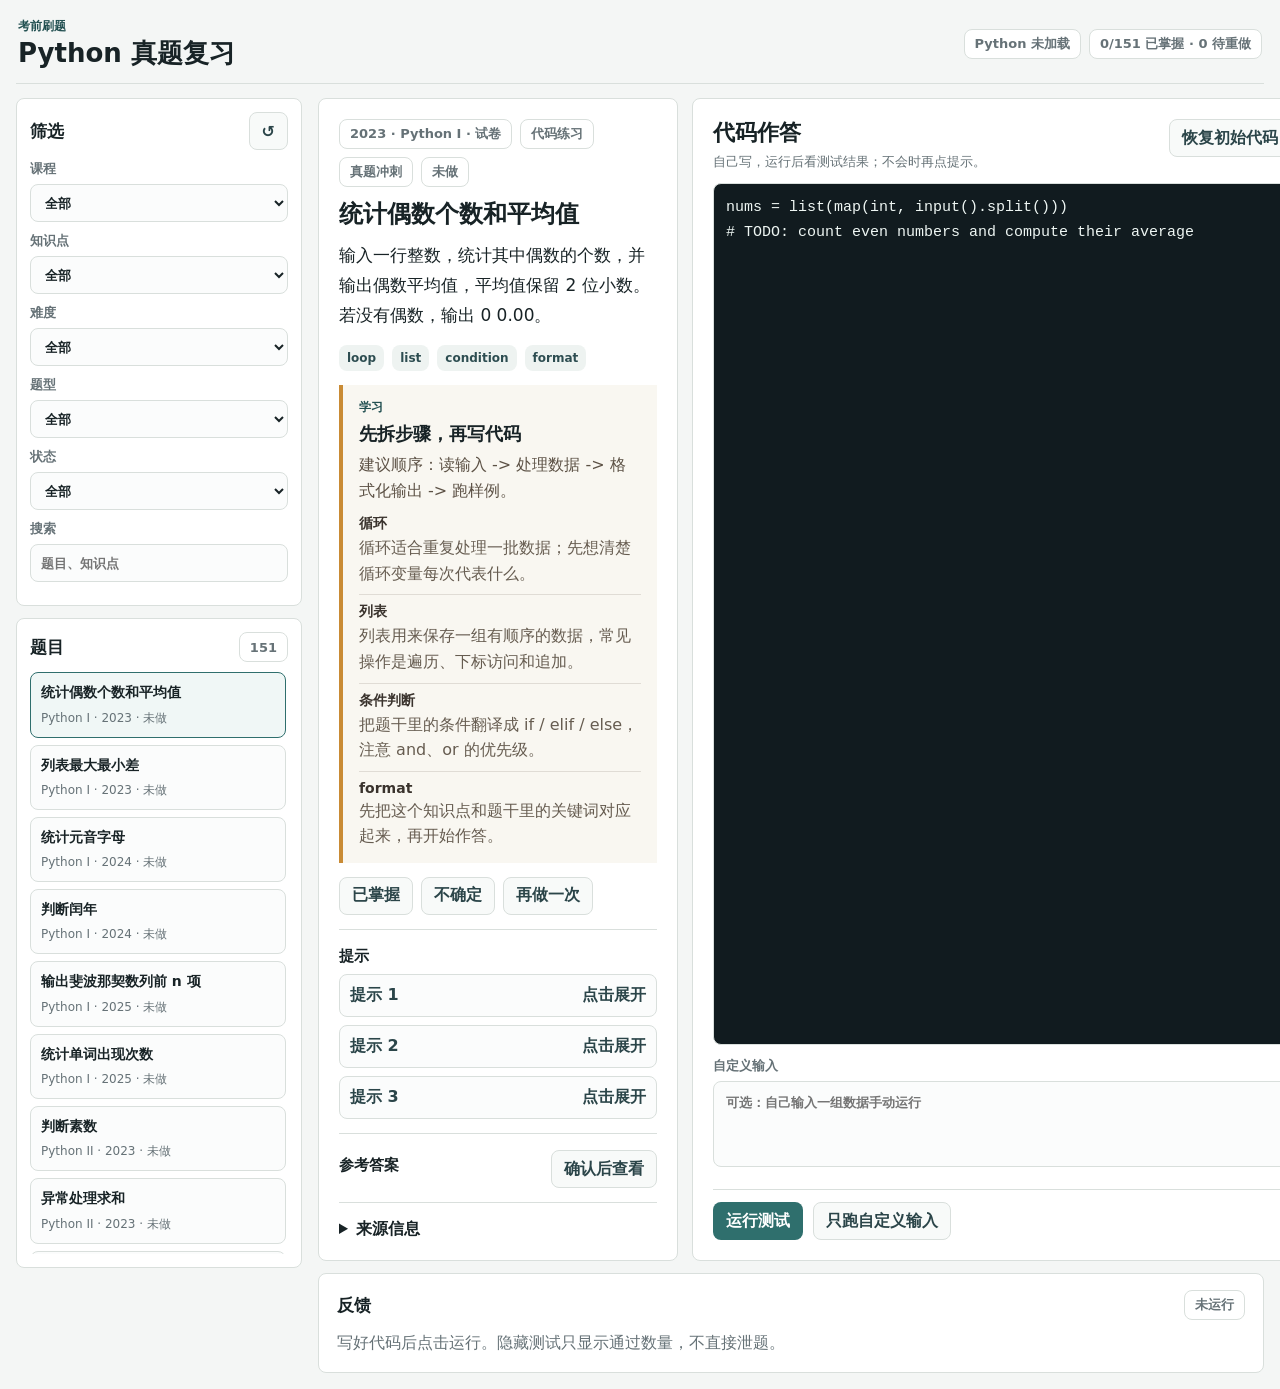
==== index.html @ e01495d4 "Publish Python exam practice site" ====
<!doctype html>
<html lang="zh-CN">
  <head>
    <meta charset="utf-8">
    <meta name="viewport" content="width=device-width, initial-scale=1">
    <title>Python 真题冲刺练习</title>
    <link rel="icon" href="data:,">
    <link rel="stylesheet" href="./styles.css">
  </head>
  <body>
    <div class="app-shell">
      <header class="topbar">
        <div>
          <p class="eyebrow">考前刷题</p>
          <h1>Python 真题复习</h1>
        </div>
        <div class="topbar__status">
          <span id="runtimeStatus" class="runtime-pill">Python 未加载</span>
          <span id="progressSummary" class="summary-pill">0/0 已掌握</span>
        </div>
      </header>

      <main class="layout">
        <aside class="sidebar" aria-label="题目筛选">
          <section class="panel">
            <div class="panel__header">
              <h2>筛选</h2>
              <button id="resetFilters" class="icon-button" type="button" title="重置筛选">↺</button>
            </div>
            <label>
              课程
              <select id="courseFilter">
                <option value="all">全部</option>
                <option value="python1">Python I</option>
                <option value="python2">Python II</option>
              </select>
            </label>
            <label>
              知识点
              <select id="conceptFilter">
                <option value="all">全部</option>
              </select>
            </label>
            <label>
              难度
              <select id="difficultyFilter">
                <option value="all">全部</option>
                <option value="beginner">零基础</option>
                <option value="foundation">基础巩固</option>
                <option value="exam">真题冲刺</option>
              </select>
            </label>
            <label>
              题型
              <select id="modeFilter">
                <option value="all">全部</option>
                <option value="code">代码练习</option>
                <option value="theory">理论题</option>
                <option value="fill_blank">填空题</option>
              </select>
            </label>
            <label>
              状态
              <select id="statusFilter">
                <option value="all">全部</option>
                <option value="new">未做</option>
                <option value="mastered">已掌握</option>
                <option value="uncertain">不确定</option>
                <option value="redo">再做一次</option>
              </select>
            </label>
            <label>
              搜索
              <input id="searchInput" type="search" placeholder="题目、知识点">
            </label>
          </section>

          <section class="panel question-list-panel">
            <div class="panel__header">
              <h2>题目</h2>
              <span id="questionCount" class="count-pill">0</span>
            </div>
            <div id="questionList" class="question-list"></div>
          </section>
        </aside>

        <section class="workspace" aria-live="polite">
          <div class="workspace__main">
            <article class="question-panel">
              <div class="question-meta" id="questionMeta"></div>
              <h2 id="questionTitle">加载中...</h2>
              <p id="questionStem" class="question-stem"></p>
              <div id="conceptTags" class="tag-row"></div>

              <section id="studyPanel" class="study-panel">
                <div class="section-label">学习</div>
                <h3 id="studyHeading">考点先过一遍</h3>
                <p id="studyCue" class="study-cue"></p>
                <div id="studyPoints" class="study-points"></div>
              </section>

              <section id="theorySection" class="theory-section" hidden>
                <div class="section-label">作答</div>
                <h3>选择答案</h3>
                <div id="theoryOptions" class="theory-options"></div>
                <p id="theoryFeedback" class="theory-feedback"></p>
              </section>

              <section id="fillBlankSection" class="fill-blank-section" hidden>
                <div class="section-label">作答</div>
                <h3>填写答案</h3>
                <div id="blankInputs" class="blank-inputs"></div>
                <div class="fill-blank-actions">
                  <button id="checkBlanks" class="secondary-button" type="button">核对填空</button>
                  <p id="blankFeedback" class="theory-feedback"></p>
                </div>
              </section>

              <div class="actions-row">
                <button class="status-button" type="button" data-mark="mastered">已掌握</button>
                <button class="status-button" type="button" data-mark="uncertain">不确定</button>
                <button class="status-button" type="button" data-mark="redo">再做一次</button>
              </div>

              <section class="hint-section">
                <h3>提示</h3>
                <div id="hintList" class="hint-list"></div>
              </section>

              <section class="answer-section">
                <div class="answer-header">
                  <h3>参考答案</h3>
                  <button id="revealAnswer" class="secondary-button" type="button">确认后查看</button>
                </div>
                <pre id="answerBlock" class="answer-block" hidden></pre>
              </section>

              <details class="source-details">
                <summary>来源信息</summary>
                <div id="sourceInfo"></div>
              </details>
            </article>

            <article id="codePanel" class="code-panel">
              <div class="code-toolbar">
                <div>
                  <h2>代码作答</h2>
                  <p>自己写，运行后看测试结果；不会时再点提示。</p>
                </div>
                <button id="resetCode" class="secondary-button" type="button">恢复初始代码</button>
              </div>
              <textarea id="codeEditor" spellcheck="false" aria-label="Python 代码编辑器"></textarea>
              <div class="input-row">
                <label>
                  自定义输入
                  <textarea id="customInput" rows="3" spellcheck="false" placeholder="可选：自己输入一组数据手动运行"></textarea>
                </label>
              </div>
              <div class="runbar">
                <button id="runCode" class="primary-button" type="button">运行测试</button>
                <button id="runCustom" class="secondary-button" type="button">只跑自定义输入</button>
              </div>
            </article>
          </div>

          <article class="results-panel">
            <div class="panel__header">
              <h2>反馈</h2>
              <span id="runSummary" class="count-pill">未运行</span>
            </div>
            <div id="resultsList" class="results-list">
              <p class="empty-state">写好代码后点击运行。隐藏测试只显示通过数量，不直接泄题。</p>
            </div>
          </article>
        </section>
      </main>
    </div>

    <div id="confirmDialog" class="dialog-backdrop" hidden>
      <div class="dialog" role="dialog" aria-modal="true" aria-labelledby="dialogTitle">
        <h2 id="dialogTitle">确定查看参考答案？</h2>
        <p>这会记录一次“看过答案”。考前冲刺最好先至少运行一次自己的代码。</p>
        <div class="dialog__actions">
          <button id="cancelReveal" class="secondary-button" type="button">先不看</button>
          <button id="confirmReveal" class="primary-button" type="button">查看答案</button>
        </div>
      </div>
    </div>

    <script type="module" src="./src/app.js"></script>
  </body>
</html>
---- styles.css ----
:root {
  --bg: #f4f6f5;
  --surface: #ffffff;
  --surface-soft: #f7faf8;
  --surface-note: #f9f7f1;
  --ink: #182326;
  --muted: #667277;
  --line: #d9dfdc;
  --line-strong: #bdc8c4;
  --accent: #2f6f6d;
  --accent-dark: #214f50;
  --amber: #a86616;
  --green: #247348;
  --red: #b42318;
  --code-bg: #111b1f;
  --code-ink: #eef6f3;
  font-family: "Segoe UI", "Microsoft YaHei", system-ui, sans-serif;
}

* {
  box-sizing: border-box;
}

body {
  margin: 0;
  background: var(--bg);
  color: var(--ink);
}

button,
input,
select,
textarea {
  font: inherit;
}

button {
  cursor: pointer;
}

.app-shell {
  min-height: 100vh;
  padding: 16px;
}

.topbar {
  align-items: center;
  border-bottom: 1px solid var(--line);
  display: flex;
  gap: 18px;
  justify-content: space-between;
  margin: 0 auto 14px;
  max-width: 1680px;
  padding: 2px 2px 14px;
}

.eyebrow {
  color: var(--accent-dark);
  font-size: 12px;
  font-weight: 800;
  letter-spacing: 0;
  margin: 0 0 3px;
}

h1,
h2,
h3,
p {
  margin-top: 0;
}

h1 {
  font-size: 26px;
  line-height: 1.2;
  margin-bottom: 0;
}

h2 {
  font-size: 17px;
  line-height: 1.3;
  margin-bottom: 10px;
}

h3 {
  font-size: 15px;
  line-height: 1.35;
  margin-bottom: 8px;
}

.topbar__status {
  display: flex;
  flex-wrap: wrap;
  gap: 8px;
  justify-content: flex-end;
}

.runtime-pill,
.summary-pill,
.count-pill,
.meta-pill {
  align-items: center;
  background: var(--surface);
  border: 1px solid var(--line);
  border-radius: 8px;
  color: var(--muted);
  display: inline-flex;
  font-size: 13px;
  font-weight: 750;
  min-height: 30px;
  padding: 0 10px;
}

.runtime-pill.ready {
  color: var(--green);
}

.runtime-pill.loading {
  color: var(--amber);
}

.layout {
  display: grid;
  gap: 16px;
  grid-template-columns: 286px minmax(0, 1fr);
  margin: 0 auto;
  max-width: 1680px;
}

.sidebar,
.workspace {
  min-width: 0;
}

.sidebar {
  align-content: start;
  display: grid;
  gap: 12px;
}

.panel,
.question-panel,
.code-panel,
.results-panel {
  background: var(--surface);
  border: 1px solid var(--line);
  border-radius: 8px;
}

.panel {
  padding: 13px;
}

.panel__header {
  align-items: center;
  display: flex;
  gap: 10px;
  justify-content: space-between;
  margin-bottom: 10px;
}

.panel__header h2 {
  margin-bottom: 0;
}

label {
  color: var(--muted);
  display: grid;
  font-size: 13px;
  font-weight: 700;
  gap: 6px;
  margin-bottom: 10px;
}

select,
input,
textarea {
  background: #fbfcfc;
  border: 1px solid var(--line);
  border-radius: 8px;
  color: var(--ink);
  outline: none;
  width: 100%;
}

select,
input {
  min-height: 38px;
  padding: 0 10px;
}

textarea {
  padding: 12px;
  resize: vertical;
}

select:focus,
input:focus,
textarea:focus {
  border-color: var(--accent);
  box-shadow: 0 0 0 3px rgba(47, 111, 109, 0.14);
}

.question-list-panel {
  display: grid;
  grid-template-rows: auto minmax(0, 1fr);
  max-height: calc(100vh - 250px);
  overflow: hidden;
}

.question-list {
  display: grid;
  gap: 7px;
  overflow: auto;
  padding-right: 2px;
}

.question-item {
  background: #fbfcfc;
  border: 1px solid var(--line);
  border-radius: 8px;
  padding: 10px;
  text-align: left;
  width: 100%;
}

.question-item.active {
  background: #f0f7f6;
  border-color: var(--accent);
}

.question-item strong {
  color: var(--ink);
  display: block;
  font-size: 14px;
  line-height: 1.38;
  margin-bottom: 4px;
}

.question-item span {
  color: var(--muted);
  font-size: 12px;
}

.workspace {
  display: grid;
  gap: 12px;
  grid-template-rows: minmax(0, auto) auto;
}

.workspace__main {
  display: grid;
  gap: 14px;
  grid-template-columns: minmax(360px, 0.74fr) minmax(620px, 1.26fr);
  min-width: 0;
}

.workspace__main.theory-mode {
  grid-template-columns: minmax(0, 1fr);
}

.question-panel,
.code-panel,
.results-panel {
  padding: 20px;
}

.question-panel {
  display: grid;
  gap: 14px;
}

.question-meta,
.tag-row,
.actions-row {
  display: flex;
  flex-wrap: wrap;
  gap: 8px;
}

.question-meta {
  margin-bottom: -2px;
}

#questionTitle {
  font-size: 24px;
  line-height: 1.28;
  margin-bottom: -4px;
}

.question-stem {
  color: var(--ink);
  font-size: 17px;
  line-height: 1.78;
  margin-bottom: 0;
  white-space: pre-wrap;
}

.tag {
  align-items: center;
  background: #eef3f1;
  border-radius: 8px;
  color: #2d4d51;
  display: inline-flex;
  font-size: 12px;
  font-weight: 800;
  min-height: 26px;
  padding: 0 8px;
}

.section-label {
  color: var(--accent-dark);
  font-size: 12px;
  font-weight: 850;
  letter-spacing: 0;
  margin-bottom: 6px;
}

.study-panel {
  background: var(--surface-note);
  border-left: 4px solid #c98b35;
  padding: 14px 16px;
}

.study-panel h3 {
  font-size: 18px;
  margin-bottom: 6px;
}

.study-cue {
  color: #5c5145;
  line-height: 1.6;
  margin-bottom: 12px;
}

.study-points {
  display: grid;
  gap: 8px;
}

.study-point {
  border-top: 1px solid rgba(93, 81, 69, 0.16);
  padding-top: 8px;
}

.study-point:first-child {
  border-top: 0;
  padding-top: 0;
}

.study-point strong {
  color: #3a332d;
  display: block;
  font-size: 14px;
  margin-bottom: 2px;
}

.study-point p {
  color: #665c50;
  line-height: 1.6;
  margin: 0;
}

.actions-row {
  margin: 0;
}

.primary-button,
.secondary-button,
.status-button,
.icon-button {
  border: 1px solid transparent;
  border-radius: 8px;
  font-weight: 800;
  min-height: 38px;
  padding: 0 12px;
}

.primary-button {
  background: var(--accent);
  color: white;
}

.primary-button:hover {
  background: var(--accent-dark);
}

.secondary-button,
.status-button,
.icon-button {
  background: #f8faf9;
  border-color: var(--line);
  color: #2b4549;
}

.status-button.active {
  background: #edf7f3;
  border-color: var(--accent);
  color: var(--accent-dark);
}

.hint-section,
.answer-section,
.source-details,
.theory-section,
.fill-blank-section {
  border-top: 1px solid var(--line);
  margin-top: 0;
  padding-top: 16px;
}

.theory-section,
.fill-blank-section {
  background: var(--surface-soft);
  border: 1px solid var(--line);
  border-left: 4px solid var(--accent);
  padding: 16px;
}

.theory-section h3,
.fill-blank-section h3 {
  font-size: 20px;
}

.theory-options {
  display: grid;
  gap: 10px;
}

.theory-option {
  background: var(--surface);
  border: 1px solid var(--line-strong);
  border-radius: 8px;
  color: var(--ink);
  line-height: 1.55;
  min-height: 58px;
  padding: 14px 16px;
  text-align: left;
  width: 100%;
}

.theory-option:hover {
  border-color: var(--accent);
}

.theory-option.selected {
  background: #eef7f5;
  border-color: var(--accent);
}

.theory-option strong {
  align-items: center;
  background: #e7efed;
  border-radius: 8px;
  color: var(--accent-dark);
  display: inline-flex;
  height: 30px;
  justify-content: center;
  margin-right: 10px;
  width: 30px;
}

.theory-feedback {
  color: var(--muted);
  font-weight: 700;
  line-height: 1.55;
  margin: 10px 0 0;
}

.blank-inputs {
  display: grid;
  gap: 12px;
}

.blank-field {
  margin-bottom: 0;
}

.blank-field span {
  color: var(--ink);
  font-size: 14px;
}

.blank-field input {
  font-size: 17px;
  min-height: 48px;
}

.blank-field input.blank-correct {
  background: #f0faf5;
  border-color: var(--green);
}

.blank-field input.blank-wrong {
  background: #fff7f6;
  border-color: var(--red);
}

.fill-blank-actions {
  align-items: center;
  display: flex;
  flex-wrap: wrap;
  gap: 10px;
  margin-top: 12px;
}

.fill-blank-actions .theory-feedback {
  margin: 0;
}

.hint-list {
  display: grid;
  gap: 8px;
}

.hint-card {
  background: #fbfcfc;
  border: 1px solid var(--line);
  border-radius: 8px;
  overflow: hidden;
}

.hint-card button {
  background: transparent;
  border: 0;
  color: #2b4549;
  display: flex;
  font-weight: 800;
  gap: 10px;
  justify-content: space-between;
  padding: 10px;
  text-align: left;
  width: 100%;
}

.hint-card p {
  border-top: 1px solid var(--line);
  color: var(--muted);
  line-height: 1.6;
  margin: 0;
  padding: 10px;
}

.answer-header,
.code-toolbar,
.runbar {
  align-items: center;
  display: flex;
  gap: 10px;
  justify-content: space-between;
}

.answer-block,
.result-output {
  background: var(--code-bg);
  border-radius: 8px;
  color: var(--code-ink);
  line-height: 1.58;
  overflow: auto;
  padding: 12px;
  white-space: pre-wrap;
}

.source-details {
  color: var(--muted);
}

.source-details summary {
  color: var(--ink);
  cursor: pointer;
  font-weight: 800;
}

.source-details code {
  overflow-wrap: anywhere;
}

.code-panel {
  display: grid;
  grid-template-rows: auto minmax(460px, 1fr) auto auto;
}

.code-toolbar {
  align-items: flex-start;
  margin-bottom: 12px;
}

.code-toolbar h2 {
  font-size: 22px;
  margin-bottom: 4px;
}

.code-toolbar p {
  color: var(--muted);
  font-size: 13px;
  line-height: 1.5;
  margin-bottom: 0;
}

#codeEditor {
  background: var(--code-bg);
  color: var(--code-ink);
  font-family: Consolas, "Courier New", monospace;
  font-size: 15px;
  line-height: 1.62;
  min-height: 520px;
  tab-size: 4;
}

.input-row {
  margin-top: 12px;
}

#customInput {
  min-height: 86px;
}

.runbar {
  border-top: 1px solid var(--line);
  justify-content: flex-start;
  margin-top: 12px;
  padding-top: 12px;
}

.results-panel {
  padding: 16px 18px;
}

.results-list {
  display: grid;
  gap: 10px;
}

.result-card {
  background: #fbfcfc;
  border: 1px solid var(--line);
  border-radius: 8px;
  padding: 12px;
}

.result-card.pass {
  border-color: rgba(36, 115, 72, 0.35);
}

.result-card.fail {
  border-color: rgba(180, 35, 24, 0.35);
}

.result-card h3 {
  display: flex;
  gap: 10px;
  justify-content: space-between;
  margin-bottom: 8px;
}

.result-card .pass-text {
  color: var(--green);
}

.result-card .fail-text {
  color: var(--red);
}

.empty-state {
  color: var(--muted);
  line-height: 1.6;
  margin: 0;
}

.dialog-backdrop {
  background: rgba(17, 27, 31, 0.46);
  display: grid;
  inset: 0;
  padding: 20px;
  place-items: center;
  position: fixed;
  z-index: 20;
}

.dialog {
  background: var(--surface);
  border-radius: 8px;
  box-shadow: 0 24px 60px rgba(0, 0, 0, 0.25);
  padding: 18px;
  width: min(460px, 100%);
}

.dialog p {
  color: var(--muted);
  line-height: 1.6;
}

.dialog__actions {
  display: flex;
  gap: 10px;
  justify-content: flex-end;
}

[hidden] {
  display: none !important;
}

@media (min-width: 1280px) {
  .workspace__main.theory-mode .question-panel {
    grid-template-columns: minmax(360px, 0.72fr) minmax(520px, 1fr);
  }

  .workspace__main.theory-mode .question-meta,
  .workspace__main.theory-mode #questionTitle,
  .workspace__main.theory-mode .question-stem,
  .workspace__main.theory-mode .tag-row,
  .workspace__main.theory-mode .study-panel {
    grid-column: 1;
  }

  .workspace__main.theory-mode .theory-section,
  .workspace__main.theory-mode .fill-blank-section {
    align-self: start;
    grid-column: 2;
    grid-row: 1 / span 6;
  }

  .workspace__main.theory-mode .actions-row,
  .workspace__main.theory-mode .hint-section,
  .workspace__main.theory-mode .answer-section,
  .workspace__main.theory-mode .source-details {
    grid-column: 1 / -1;
  }
}

@media (max-width: 1180px) {
  .layout,
  .workspace__main {
    grid-template-columns: 1fr;
  }

  .sidebar {
    grid-template-columns: minmax(0, 0.9fr) minmax(260px, 1.1fr);
  }

  .question-list-panel {
    max-height: 340px;
  }
}

@media (max-width: 760px) {
  .app-shell {
    padding: 10px;
  }

  .topbar,
  .answer-header,
  .code-toolbar {
    align-items: stretch;
    flex-direction: column;
  }

  .topbar__status {
    justify-content: flex-start;
  }

  .sidebar {
    grid-template-columns: 1fr;
  }

  .question-panel,
  .code-panel,
  .results-panel {
    padding: 14px;
  }

  #questionTitle {
    font-size: 21px;
  }

  .question-stem {
    font-size: 16px;
  }

  .theory-section,
  .fill-blank-section {
    padding: 14px;
  }

  .runbar {
    background: var(--surface);
    bottom: 0;
    position: sticky;
    z-index: 5;
  }

  #codeEditor {
    min-height: 420px;
  }
}
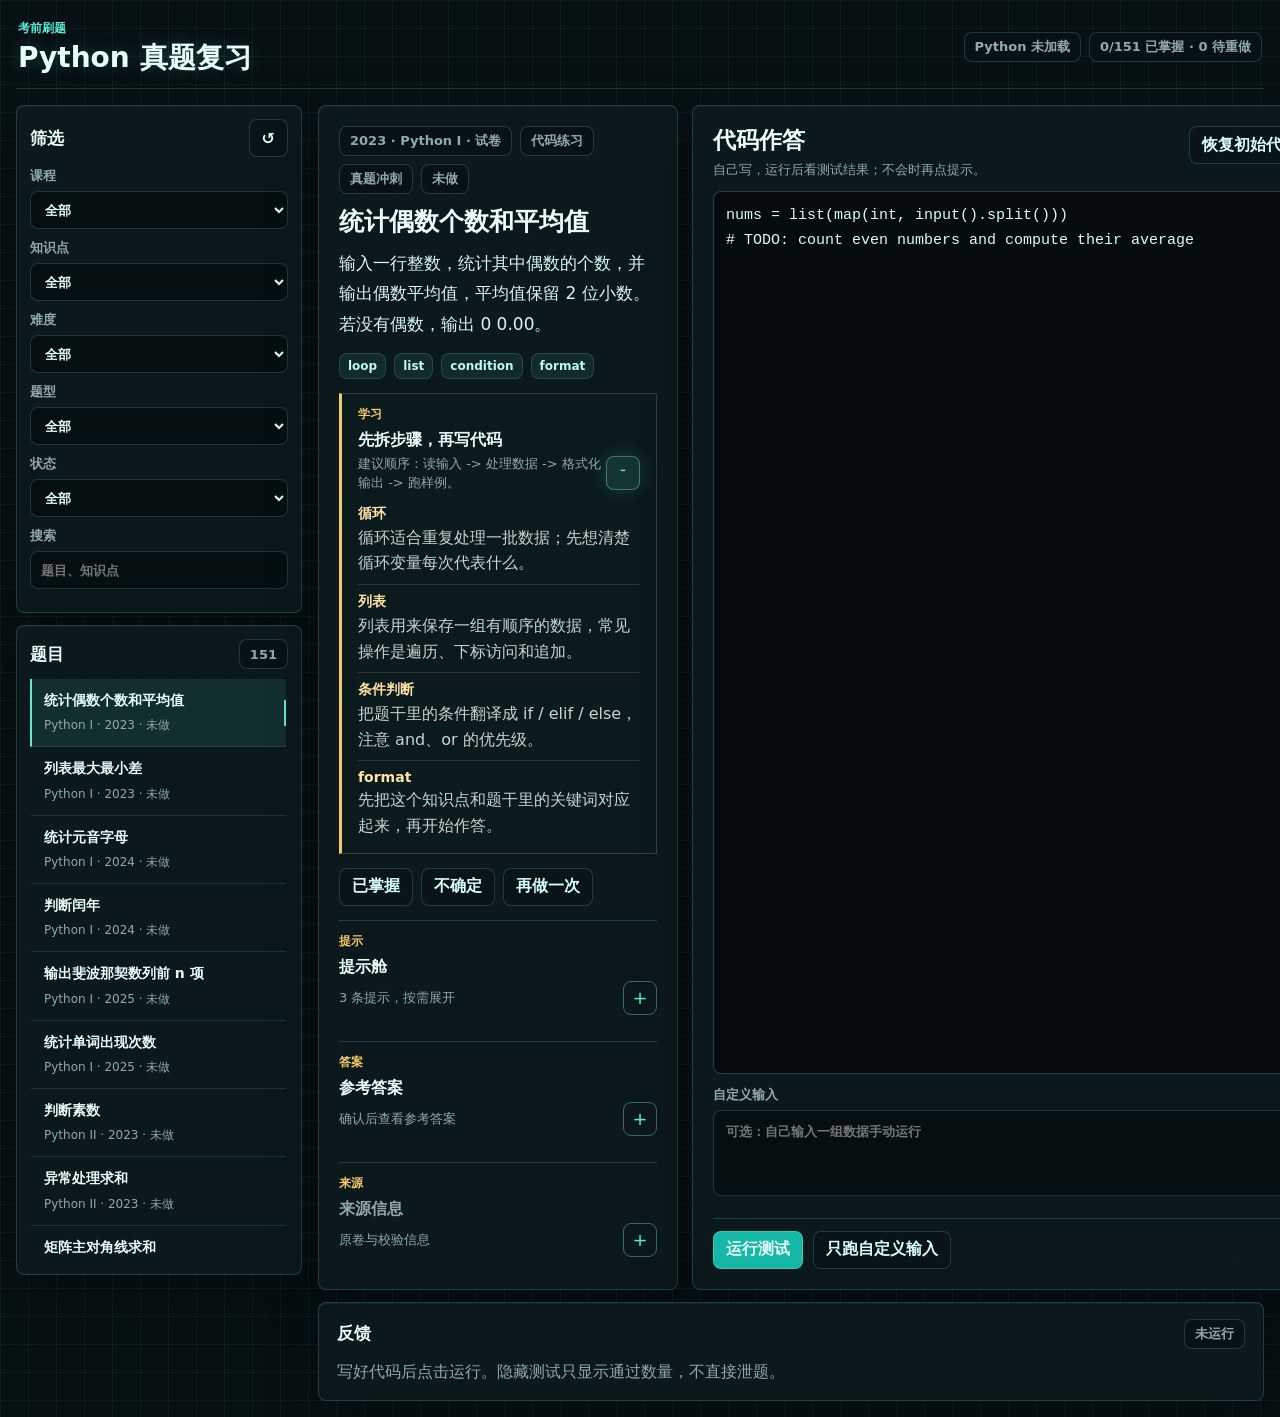
==== commit 62035e16: "Redesign practice UI with expandable tech layout" ====
--- a/index.html
+++ b/index.html
@@ -92,12 +92,14 @@
               <p id="questionStem" class="question-stem"></p>
               <div id="conceptTags" class="tag-row"></div>
 
-              <section id="studyPanel" class="study-panel">
-                <div class="section-label">学习</div>
-                <h3 id="studyHeading">考点先过一遍</h3>
-                <p id="studyCue" class="study-cue"></p>
+              <details id="studyPanel" class="disclosure study-panel" open>
+                <summary>
+                  <span class="section-label" id="studyLabel">学习</span>
+                  <strong id="studyHeading">考点先过一遍</strong>
+                  <small id="studyCue" class="study-cue"></small>
+                </summary>
                 <div id="studyPoints" class="study-points"></div>
-              </section>
+              </details>
 
               <section id="theorySection" class="theory-section" hidden>
                 <div class="section-label">作答</div>
@@ -122,21 +124,33 @@
                 <button class="status-button" type="button" data-mark="redo">再做一次</button>
               </div>
 
-              <section class="hint-section">
-                <h3>提示</h3>
+              <details id="hintPanel" class="disclosure hint-section">
+                <summary>
+                  <span class="section-label" id="hintLabel">提示</span>
+                  <strong id="hintHeading">按需展开</strong>
+                  <small id="hintSummary"></small>
+                </summary>
                 <div id="hintList" class="hint-list"></div>
-              </section>
-
-              <section class="answer-section">
+              </details>
+
+              <details id="answerPanel" class="disclosure answer-section">
+                <summary>
+                  <span class="section-label" id="answerLabel">答案</span>
+                  <strong id="answerHeading">参考答案</strong>
+                  <small id="answerSummary">确认后查看</small>
+                </summary>
                 <div class="answer-header">
-                  <h3>参考答案</h3>
                   <button id="revealAnswer" class="secondary-button" type="button">确认后查看</button>
                 </div>
                 <pre id="answerBlock" class="answer-block" hidden></pre>
-              </section>
-
-              <details class="source-details">
-                <summary>来源信息</summary>
+              </details>
+
+              <details id="sourcePanel" class="disclosure source-details">
+                <summary>
+                  <span class="section-label" id="sourceLabel">来源</span>
+                  <strong id="sourceHeading">来源信息</strong>
+                  <small id="sourceSummary">原卷与校验信息</small>
+                </summary>
                 <div id="sourceInfo"></div>
               </details>
             </article>
--- a/styles.css
+++ b/styles.css
@@ -1,19 +1,22 @@
 :root {
-  --bg: #f4f6f5;
-  --surface: #ffffff;
-  --surface-soft: #f7faf8;
-  --surface-note: #f9f7f1;
-  --ink: #182326;
-  --muted: #667277;
-  --line: #d9dfdc;
-  --line-strong: #bdc8c4;
-  --accent: #2f6f6d;
-  --accent-dark: #214f50;
-  --amber: #a86616;
-  --green: #247348;
-  --red: #b42318;
-  --code-bg: #111b1f;
-  --code-ink: #eef6f3;
+  --bg: #071013;
+  --bg-grid: rgba(94, 234, 212, 0.055);
+  --surface: rgba(12, 25, 30, 0.92);
+  --surface-strong: #0f2025;
+  --surface-soft: rgba(16, 36, 40, 0.78);
+  --ink: #e9fffb;
+  --muted: #91aaa9;
+  --line: rgba(129, 240, 224, 0.18);
+  --line-strong: rgba(129, 240, 224, 0.38);
+  --accent: #5eead4;
+  --accent-dark: #15b8a6;
+  --amber: #f3c969;
+  --green: #7ddc8a;
+  --red: #ff7b72;
+  --code-bg: #050b0e;
+  --code-ink: #d7fff8;
+  --glow: rgba(94, 234, 212, 0.18);
+  color-scheme: dark;
   font-family: "Segoe UI", "Microsoft YaHei", system-ui, sans-serif;
 }
 
@@ -23,7 +26,11 @@
 
 body {
   margin: 0;
-  background: var(--bg);
+  background:
+    linear-gradient(var(--bg-grid) 1px, transparent 1px),
+    linear-gradient(90deg, var(--bg-grid) 1px, transparent 1px),
+    var(--bg);
+  background-size: 28px 28px;
   color: var(--ink);
 }
 
@@ -49,17 +56,17 @@
   display: flex;
   gap: 18px;
   justify-content: space-between;
-  margin: 0 auto 14px;
-  max-width: 1680px;
-  padding: 2px 2px 14px;
+  margin: 0 auto 16px;
+  max-width: 1720px;
+  padding: 4px 2px 14px;
 }
 
 .eyebrow {
-  color: var(--accent-dark);
+  color: var(--accent);
   font-size: 12px;
-  font-weight: 800;
+  font-weight: 850;
   letter-spacing: 0;
-  margin: 0 0 3px;
+  margin: 0 0 4px;
 }
 
 h1,
@@ -70,9 +77,10 @@
 }
 
 h1 {
-  font-size: 26px;
-  line-height: 1.2;
+  font-size: 28px;
+  line-height: 1.18;
   margin-bottom: 0;
+  text-shadow: 0 0 18px rgba(94, 234, 212, 0.22);
 }
 
 h2 {
@@ -99,13 +107,13 @@
 .count-pill,
 .meta-pill {
   align-items: center;
-  background: var(--surface);
+  background: rgba(8, 18, 22, 0.82);
   border: 1px solid var(--line);
   border-radius: 8px;
   color: var(--muted);
   display: inline-flex;
   font-size: 13px;
-  font-weight: 750;
+  font-weight: 780;
   min-height: 30px;
   padding: 0 10px;
 }
@@ -123,7 +131,7 @@
   gap: 16px;
   grid-template-columns: 286px minmax(0, 1fr);
   margin: 0 auto;
-  max-width: 1680px;
+  max-width: 1720px;
 }
 
 .sidebar,
@@ -141,9 +149,11 @@
 .question-panel,
 .code-panel,
 .results-panel {
+  animation: panelIn 260ms ease both;
   background: var(--surface);
   border: 1px solid var(--line);
   border-radius: 8px;
+  box-shadow: inset 0 1px 0 rgba(255, 255, 255, 0.04), 0 18px 55px rgba(0, 0, 0, 0.25);
 }
 
 .panel {
@@ -159,6 +169,7 @@
 }
 
 .panel__header h2 {
+  color: var(--ink);
   margin-bottom: 0;
 }
 
@@ -166,7 +177,7 @@
   color: var(--muted);
   display: grid;
   font-size: 13px;
-  font-weight: 700;
+  font-weight: 720;
   gap: 6px;
   margin-bottom: 10px;
 }
@@ -174,7 +185,7 @@
 select,
 input,
 textarea {
-  background: #fbfcfc;
+  background: rgba(5, 13, 16, 0.78);
   border: 1px solid var(--line);
   border-radius: 8px;
   color: var(--ink);
@@ -197,7 +208,7 @@
 input:focus,
 textarea:focus {
   border-color: var(--accent);
-  box-shadow: 0 0 0 3px rgba(47, 111, 109, 0.14);
+  box-shadow: 0 0 0 3px rgba(94, 234, 212, 0.14), 0 0 22px rgba(94, 234, 212, 0.08);
 }
 
 .question-list-panel {
@@ -209,23 +220,46 @@
 
 .question-list {
   display: grid;
-  gap: 7px;
+  gap: 0;
   overflow: auto;
   padding-right: 2px;
 }
 
 .question-item {
-  background: #fbfcfc;
-  border: 1px solid var(--line);
-  border-radius: 8px;
-  padding: 10px;
+  background: transparent;
+  border: 0;
+  border-bottom: 1px solid rgba(129, 240, 224, 0.12);
+  border-left: 2px solid transparent;
+  border-radius: 0;
+  color: var(--ink);
+  padding: 12px 8px 12px 12px;
+  position: relative;
   text-align: left;
+  transition: background 160ms ease, border-color 160ms ease, transform 160ms ease;
   width: 100%;
 }
 
+.question-item:hover {
+  background: rgba(94, 234, 212, 0.06);
+  border-left-color: rgba(94, 234, 212, 0.6);
+  transform: translateX(2px);
+}
+
 .question-item.active {
-  background: #f0f7f6;
-  border-color: var(--accent);
+  background: rgba(94, 234, 212, 0.1);
+  border-left-color: var(--accent);
+}
+
+.question-item.active::after {
+  animation: pulseLine 1.8s ease-in-out infinite;
+  background: var(--accent);
+  content: "";
+  height: 26px;
+  position: absolute;
+  right: 0;
+  top: 50%;
+  transform: translateY(-50%);
+  width: 2px;
 }
 
 .question-item strong {
@@ -250,7 +284,7 @@
 .workspace__main {
   display: grid;
   gap: 14px;
-  grid-template-columns: minmax(360px, 0.74fr) minmax(620px, 1.26fr);
+  grid-template-columns: minmax(360px, 0.72fr) minmax(640px, 1.28fr);
   min-width: 0;
 }
 
@@ -282,13 +316,16 @@
 }
 
 #questionTitle {
-  font-size: 24px;
+  animation: fadeSlide 240ms ease both;
+  color: var(--ink);
+  font-size: 25px;
   line-height: 1.28;
   margin-bottom: -4px;
 }
 
 .question-stem {
-  color: var(--ink);
+  animation: fadeSlide 260ms ease both;
+  color: #d9f8f3;
   font-size: 17px;
   line-height: 1.78;
   margin-bottom: 0;
@@ -297,39 +334,89 @@
 
 .tag {
   align-items: center;
-  background: #eef3f1;
-  border-radius: 8px;
-  color: #2d4d51;
+  background: rgba(94, 234, 212, 0.09);
+  border: 1px solid rgba(94, 234, 212, 0.16);
+  border-radius: 8px;
+  color: #bdfbf3;
   display: inline-flex;
   font-size: 12px;
-  font-weight: 800;
+  font-weight: 820;
   min-height: 26px;
   padding: 0 8px;
 }
 
 .section-label {
-  color: var(--accent-dark);
+  color: var(--amber);
+  display: block;
   font-size: 12px;
   font-weight: 850;
   letter-spacing: 0;
-  margin-bottom: 6px;
+  margin-bottom: 4px;
+}
+
+.disclosure {
+  border-top: 1px solid var(--line);
+  color: var(--ink);
+}
+
+.disclosure > summary {
+  align-items: center;
+  cursor: pointer;
+  display: grid;
+  gap: 3px;
+  grid-template-columns: minmax(0, 1fr) auto;
+  list-style: none;
+  min-height: 56px;
+  padding: 12px 0;
+}
+
+.disclosure > summary::-webkit-details-marker {
+  display: none;
+}
+
+.disclosure > summary::after {
+  align-items: center;
+  border: 1px solid var(--line-strong);
+  border-radius: 8px;
+  color: var(--accent);
+  content: "+";
+  display: inline-flex;
+  font-size: 18px;
+  height: 32px;
+  justify-content: center;
+  transition: transform 180ms ease, box-shadow 180ms ease, background 180ms ease;
+  width: 32px;
+}
+
+.disclosure[open] > summary::after {
+  background: rgba(94, 234, 212, 0.12);
+  box-shadow: 0 0 18px var(--glow);
+  content: "-";
+  transform: rotate(180deg);
+}
+
+.disclosure > summary strong {
+  font-size: 16px;
+  grid-column: 1;
+}
+
+.disclosure > summary small {
+  color: var(--muted);
+  display: block;
+  font-size: 13px;
+  grid-column: 1;
+  line-height: 1.5;
+}
+
+.disclosure[open] > :not(summary) {
+  animation: expandIn 220ms ease both;
 }
 
 .study-panel {
-  background: var(--surface-note);
-  border-left: 4px solid #c98b35;
-  padding: 14px 16px;
-}
-
-.study-panel h3 {
-  font-size: 18px;
-  margin-bottom: 6px;
-}
-
-.study-cue {
-  color: #5c5145;
-  line-height: 1.6;
-  margin-bottom: 12px;
+  background: rgba(12, 28, 31, 0.72);
+  border: 1px solid rgba(243, 201, 105, 0.2);
+  border-left: 3px solid var(--amber);
+  padding: 0 16px 14px;
 }
 
 .study-points {
@@ -338,7 +425,7 @@
 }
 
 .study-point {
-  border-top: 1px solid rgba(93, 81, 69, 0.16);
+  border-top: 1px solid rgba(243, 201, 105, 0.16);
   padding-top: 8px;
 }
 
@@ -348,14 +435,14 @@
 }
 
 .study-point strong {
-  color: #3a332d;
+  color: #ffe3a6;
   display: block;
   font-size: 14px;
   margin-bottom: 2px;
 }
 
 .study-point p {
-  color: #665c50;
+  color: #c7d5d1;
   line-height: 1.6;
   margin: 0;
 }
@@ -370,55 +457,59 @@
 .icon-button {
   border: 1px solid transparent;
   border-radius: 8px;
-  font-weight: 800;
+  font-weight: 820;
   min-height: 38px;
   padding: 0 12px;
+  transition: transform 140ms ease, box-shadow 160ms ease, background 160ms ease, border-color 160ms ease;
 }
 
 .primary-button {
-  background: var(--accent);
-  color: white;
-}
-
-.primary-button:hover {
   background: var(--accent-dark);
+  border-color: rgba(94, 234, 212, 0.42);
+  color: #ecfffb;
+}
+
+.primary-button:hover,
+.secondary-button:hover,
+.status-button:hover,
+.icon-button:hover {
+  box-shadow: 0 0 20px var(--glow);
+  transform: translateY(-1px);
+}
+
+.primary-button:active,
+.secondary-button:active,
+.status-button:active,
+.icon-button:active {
+  transform: translateY(0);
 }
 
 .secondary-button,
 .status-button,
 .icon-button {
-  background: #f8faf9;
+  background: rgba(10, 21, 25, 0.84);
   border-color: var(--line);
-  color: #2b4549;
+  color: #d7fff8;
 }
 
 .status-button.active {
-  background: #edf7f3;
+  background: rgba(94, 234, 212, 0.12);
   border-color: var(--accent);
-  color: var(--accent-dark);
-}
-
-.hint-section,
-.answer-section,
-.source-details,
+  color: var(--accent);
+}
+
 .theory-section,
 .fill-blank-section {
-  border-top: 1px solid var(--line);
-  margin-top: 0;
-  padding-top: 16px;
-}
-
-.theory-section,
-.fill-blank-section {
-  background: var(--surface-soft);
+  background: rgba(8, 20, 24, 0.72);
   border: 1px solid var(--line);
-  border-left: 4px solid var(--accent);
+  border-left: 3px solid var(--accent);
   padding: 16px;
 }
 
 .theory-section h3,
 .fill-blank-section h3 {
-  font-size: 20px;
+  color: var(--ink);
+  font-size: 22px;
 }
 
 .theory-options {
@@ -427,31 +518,36 @@
 }
 
 .theory-option {
-  background: var(--surface);
+  background: rgba(5, 13, 16, 0.72);
   border: 1px solid var(--line-strong);
   border-radius: 8px;
   color: var(--ink);
   line-height: 1.55;
-  min-height: 58px;
+  min-height: 60px;
   padding: 14px 16px;
   text-align: left;
+  transition: border-color 160ms ease, box-shadow 160ms ease, transform 160ms ease, background 160ms ease;
   width: 100%;
 }
 
 .theory-option:hover {
+  background: rgba(94, 234, 212, 0.08);
   border-color: var(--accent);
+  box-shadow: 0 0 24px var(--glow);
+  transform: translateX(3px);
 }
 
 .theory-option.selected {
-  background: #eef7f5;
+  background: rgba(94, 234, 212, 0.14);
   border-color: var(--accent);
 }
 
 .theory-option strong {
   align-items: center;
-  background: #e7efed;
-  border-radius: 8px;
-  color: var(--accent-dark);
+  background: rgba(94, 234, 212, 0.14);
+  border: 1px solid rgba(94, 234, 212, 0.2);
+  border-radius: 8px;
+  color: var(--accent);
   display: inline-flex;
   height: 30px;
   justify-content: center;
@@ -486,12 +582,12 @@
 }
 
 .blank-field input.blank-correct {
-  background: #f0faf5;
+  background: rgba(125, 220, 138, 0.12);
   border-color: var(--green);
 }
 
 .blank-field input.blank-wrong {
-  background: #fff7f6;
+  background: rgba(255, 123, 114, 0.1);
   border-color: var(--red);
 }
 
@@ -507,37 +603,54 @@
   margin: 0;
 }
 
+.hint-section,
+.answer-section,
+.source-details {
+  padding: 0;
+}
+
 .hint-list {
   display: grid;
   gap: 8px;
-}
-
-.hint-card {
-  background: #fbfcfc;
-  border: 1px solid var(--line);
+  padding-bottom: 12px;
+}
+
+.hint-disclosure {
+  background: rgba(7, 17, 20, 0.72);
+  border: 1px solid rgba(129, 240, 224, 0.14);
   border-radius: 8px;
   overflow: hidden;
 }
 
-.hint-card button {
-  background: transparent;
-  border: 0;
-  color: #2b4549;
+.hint-disclosure summary {
+  align-items: center;
+  cursor: pointer;
   display: flex;
-  font-weight: 800;
-  gap: 10px;
   justify-content: space-between;
-  padding: 10px;
-  text-align: left;
-  width: 100%;
-}
-
-.hint-card p {
-  border-top: 1px solid var(--line);
-  color: var(--muted);
+  list-style: none;
+  padding: 10px 12px;
+}
+
+.hint-disclosure summary::-webkit-details-marker {
+  display: none;
+}
+
+.hint-disclosure summary strong {
+  color: var(--ink);
+}
+
+.hint-disclosure summary span {
+  color: var(--accent);
+  font-size: 13px;
+}
+
+.hint-disclosure p {
+  animation: expandIn 180ms ease both;
+  border-top: 1px solid rgba(129, 240, 224, 0.12);
+  color: #c7d5d1;
   line-height: 1.6;
   margin: 0;
-  padding: 10px;
+  padding: 10px 12px;
 }
 
 .answer-header,
@@ -549,9 +662,15 @@
   justify-content: space-between;
 }
 
+.answer-header {
+  justify-content: flex-start;
+  padding-bottom: 12px;
+}
+
 .answer-block,
 .result-output {
   background: var(--code-bg);
+  border: 1px solid rgba(129, 240, 224, 0.14);
   border-radius: 8px;
   color: var(--code-ink);
   line-height: 1.58;
@@ -564,14 +683,15 @@
   color: var(--muted);
 }
 
-.source-details summary {
-  color: var(--ink);
-  cursor: pointer;
-  font-weight: 800;
-}
-
 .source-details code {
   overflow-wrap: anywhere;
+}
+
+#sourceInfo {
+  border-top: 1px solid rgba(129, 240, 224, 0.12);
+  color: #c7d5d1;
+  line-height: 1.58;
+  padding: 12px 0;
 }
 
 .code-panel {
@@ -585,7 +705,8 @@
 }
 
 .code-toolbar h2 {
-  font-size: 22px;
+  color: var(--ink);
+  font-size: 23px;
   margin-bottom: 4px;
 }
 
@@ -598,6 +719,7 @@
 
 #codeEditor {
   background: var(--code-bg);
+  border-color: rgba(129, 240, 224, 0.24);
   color: var(--code-ink);
   font-family: Consolas, "Courier New", monospace;
   font-size: 15px;
@@ -631,18 +753,18 @@
 }
 
 .result-card {
-  background: #fbfcfc;
+  background: rgba(5, 13, 16, 0.72);
   border: 1px solid var(--line);
   border-radius: 8px;
   padding: 12px;
 }
 
 .result-card.pass {
-  border-color: rgba(36, 115, 72, 0.35);
+  border-color: rgba(125, 220, 138, 0.38);
 }
 
 .result-card.fail {
-  border-color: rgba(180, 35, 24, 0.35);
+  border-color: rgba(255, 123, 114, 0.44);
 }
 
 .result-card h3 {
@@ -667,7 +789,7 @@
 }
 
 .dialog-backdrop {
-  background: rgba(17, 27, 31, 0.46);
+  background: rgba(0, 0, 0, 0.68);
   display: grid;
   inset: 0;
   padding: 20px;
@@ -677,9 +799,10 @@
 }
 
 .dialog {
-  background: var(--surface);
-  border-radius: 8px;
-  box-shadow: 0 24px 60px rgba(0, 0, 0, 0.25);
+  background: #0d1a1e;
+  border: 1px solid var(--line-strong);
+  border-radius: 8px;
+  box-shadow: 0 0 50px rgba(94, 234, 212, 0.18);
   padding: 18px;
   width: min(460px, 100%);
 }
@@ -697,6 +820,49 @@
 
 [hidden] {
   display: none !important;
+}
+
+@keyframes panelIn {
+  from {
+    opacity: 0;
+    transform: translateY(8px);
+  }
+  to {
+    opacity: 1;
+    transform: translateY(0);
+  }
+}
+
+@keyframes fadeSlide {
+  from {
+    opacity: 0;
+    transform: translateY(5px);
+  }
+  to {
+    opacity: 1;
+    transform: translateY(0);
+  }
+}
+
+@keyframes expandIn {
+  from {
+    opacity: 0;
+    transform: translateY(-4px);
+  }
+  to {
+    opacity: 1;
+    transform: translateY(0);
+  }
+}
+
+@keyframes pulseLine {
+  0%,
+  100% {
+    opacity: 0.42;
+  }
+  50% {
+    opacity: 1;
+  }
 }
 
 @media (min-width: 1280px) {
@@ -781,6 +947,10 @@
     padding: 14px;
   }
 
+  .disclosure > summary {
+    grid-template-columns: minmax(0, 1fr) 32px;
+  }
+
   .runbar {
     background: var(--surface);
     bottom: 0;
